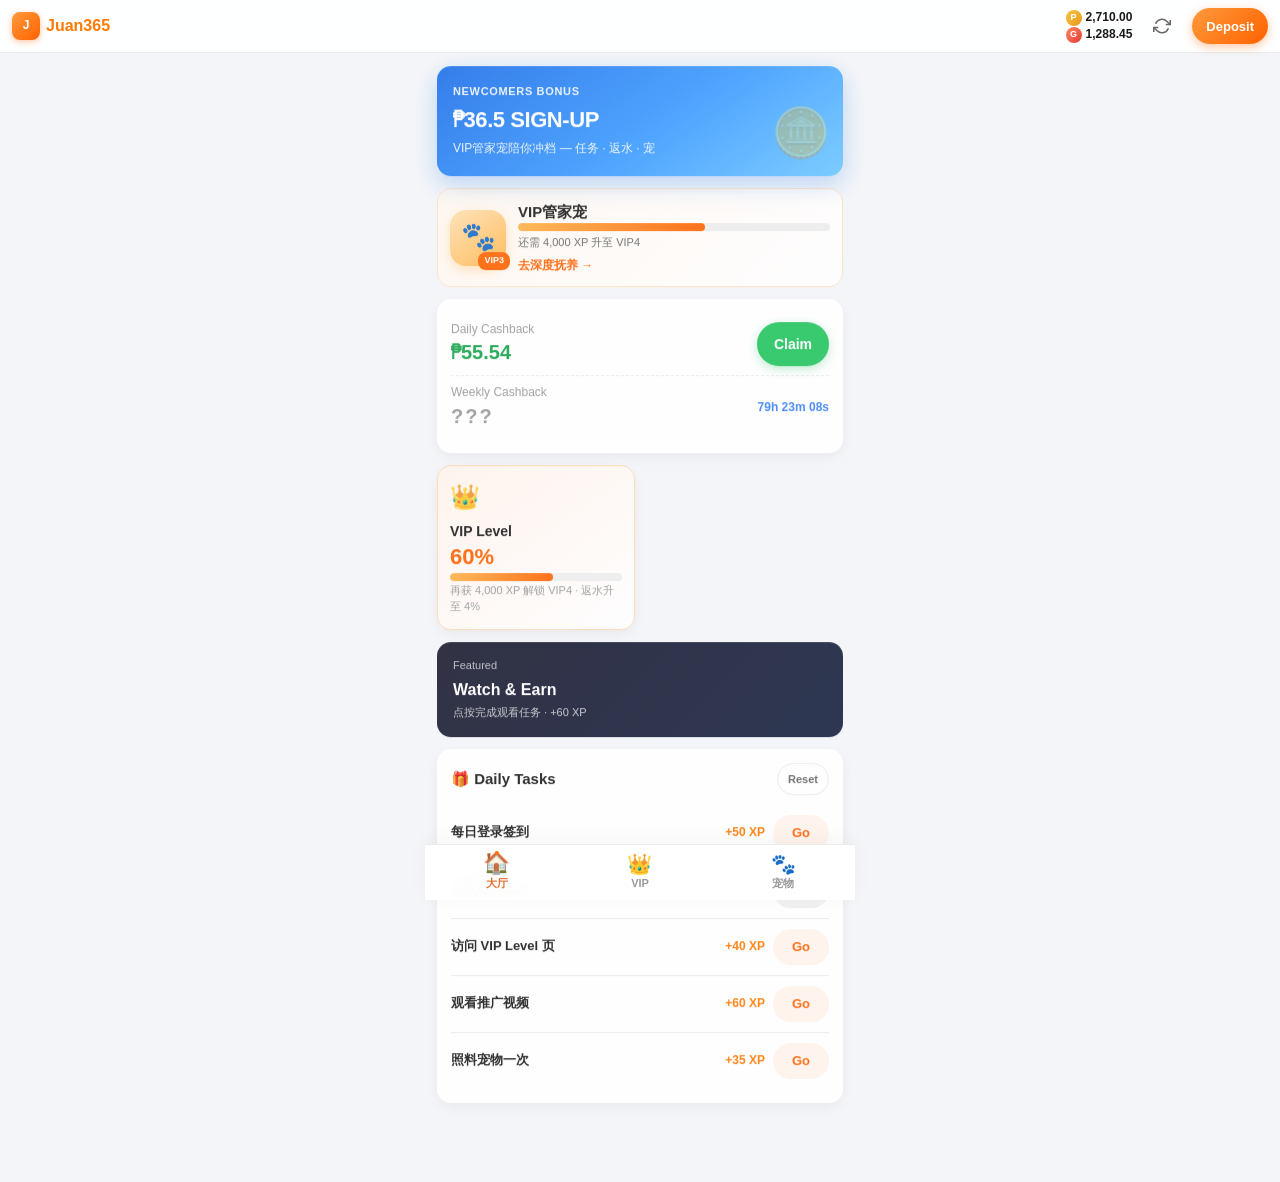
==== h5/index.html @ 407ac178 "Add VIP管家宠 C-end prototype with Philippine mythic pets and form UI sheets. Lock the clickable PC/H5 " ====
<!DOCTYPE html>
<html lang="zh-CN">
<head>
  <meta charset="UTF-8">
  <meta name="viewport" content="width=device-width, initial-scale=1.0, maximum-scale=1.0, user-scalable=no, viewport-fit=cover">
  <meta name="apple-mobile-web-app-capable" content="yes">
  <meta name="format-detection" content="telephone=no">
  <title>VIP管家宠 · H5</title>
  <meta http-equiv="refresh" content="0;url=/h5/lobby.html">
  <style>
    body{font-family:-apple-system,BlinkMacSystemFont,"PingFang SC",sans-serif;padding:40px 20px;text-align:center;background:#f3f5f8;color:#333}
    a{color:#ff6200;font-weight:700}
    .links{margin-top:24px;display:flex;flex-direction:column;gap:12px;max-width:280px;margin-left:auto;margin-right:auto}
    .links a{display:block;padding:14px;background:#fff;border-radius:14px;text-decoration:none;box-shadow:0 4px 12px rgba(0,0,0,.06)}
  </style>
</head>
<body>
  <p>正在进入 H5 大厅…</p>
  <div class="links">
    <a href="/h5/lobby.html">🏠 大厅 Lobby</a>
    <a href="/h5/vip.html">👑 VIP Level</a>
    <a href="/h5/pet.html">🐾 宠物窝</a>
  </div>
</body>
</html>
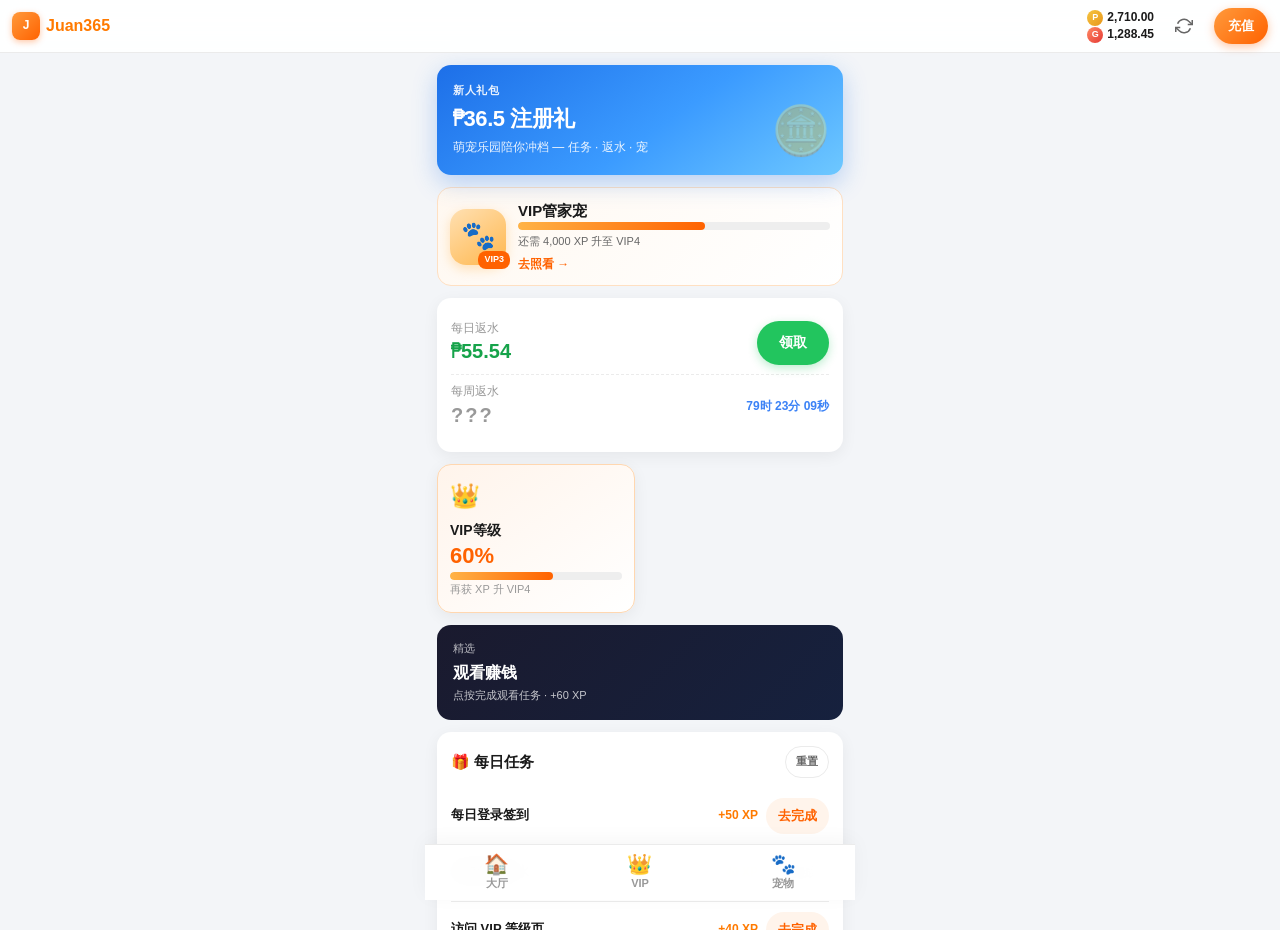
==== commit d5a2b884: "Finalize the 萌宠乐园 pet-nest prototype and rename the project. Lock the PC/H5 nest layout, drop unused" ====
--- a/h5/index.html
+++ b/h5/index.html
@@ -5,7 +5,7 @@
   <meta name="viewport" content="width=device-width, initial-scale=1.0, maximum-scale=1.0, user-scalable=no, viewport-fit=cover">
   <meta name="apple-mobile-web-app-capable" content="yes">
   <meta name="format-detection" content="telephone=no">
-  <title>VIP管家宠 · H5</title>
+  <title>萌宠乐园 · H5</title>
   <meta http-equiv="refresh" content="0;url=/h5/lobby.html">
   <style>
     body{font-family:-apple-system,BlinkMacSystemFont,"PingFang SC",sans-serif;padding:40px 20px;text-align:center;background:#f3f5f8;color:#333}
@@ -17,8 +17,8 @@
 <body>
   <p>正在进入 H5 大厅…</p>
   <div class="links">
-    <a href="/h5/lobby.html">🏠 大厅 Lobby</a>
-    <a href="/h5/vip.html">👑 VIP Level</a>
+    <a href="/h5/lobby.html">🏠 大厅</a>
+    <a href="/h5/vip.html">👑 VIP等级</a>
     <a href="/h5/pet.html">🐾 宠物窝</a>
   </div>
 </body>
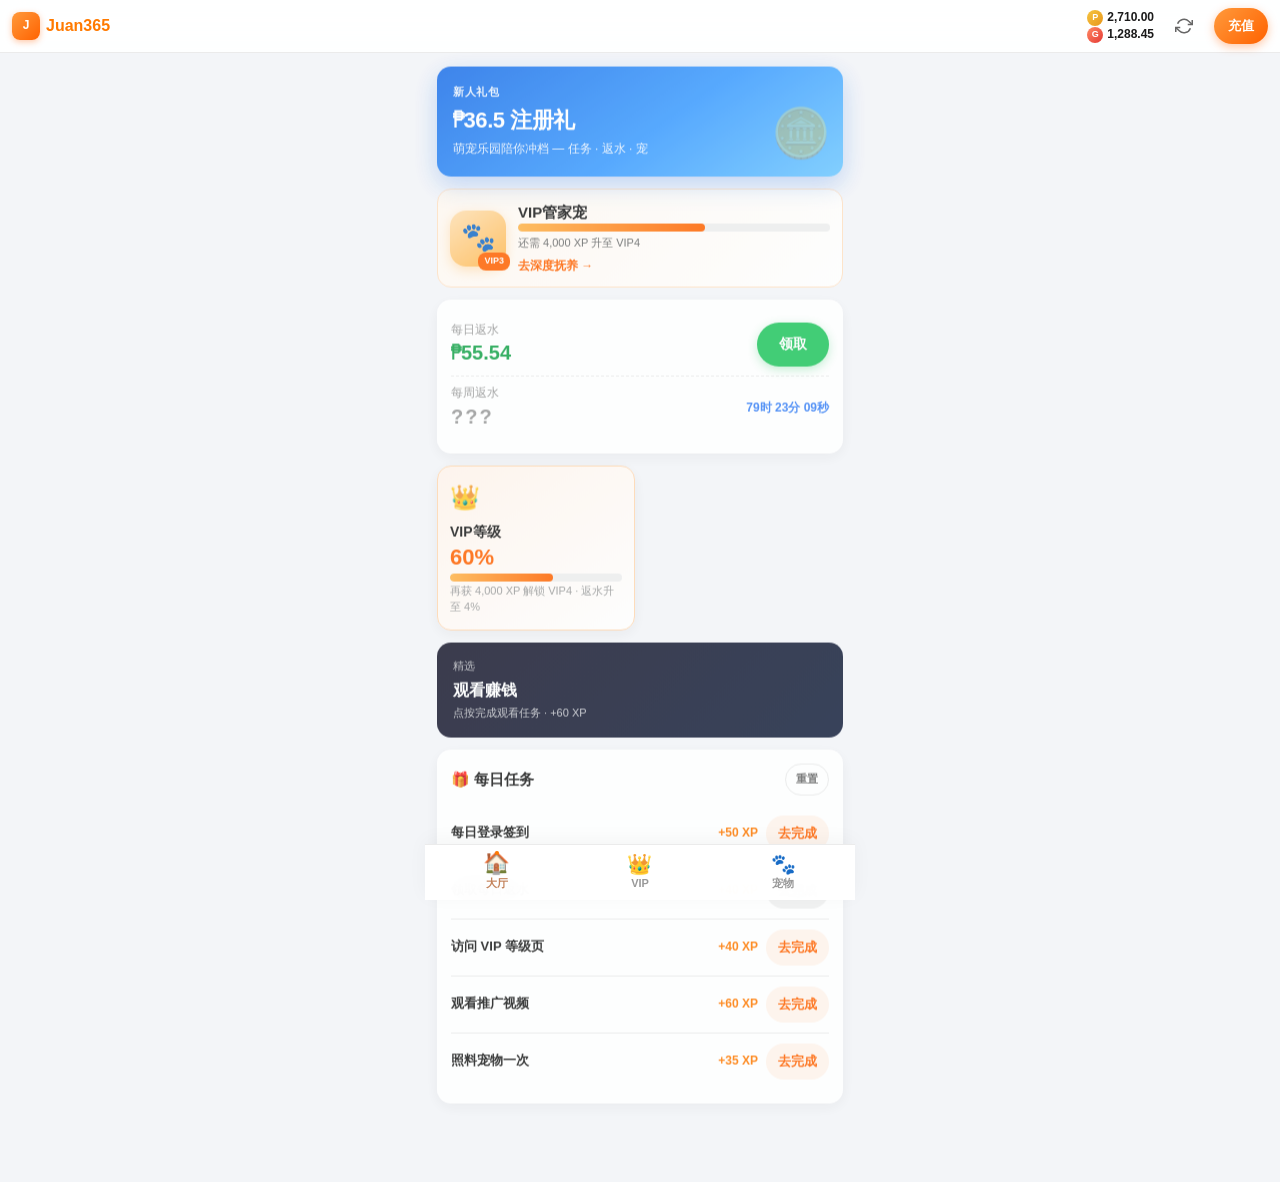
==== commit 499905cc: "Publish permanent PC and H5 prototype links on GitHub Pages. Serve the site from the repo root and u" ====
--- a/h5/index.html
+++ b/h5/index.html
@@ -6,7 +6,7 @@
   <meta name="apple-mobile-web-app-capable" content="yes">
   <meta name="format-detection" content="telephone=no">
   <title>萌宠乐园 · H5</title>
-  <meta http-equiv="refresh" content="0;url=/h5/lobby.html">
+  <meta http-equiv="refresh" content="0;url=lobby.html">
   <style>
     body{font-family:-apple-system,BlinkMacSystemFont,"PingFang SC",sans-serif;padding:40px 20px;text-align:center;background:#f3f5f8;color:#333}
     a{color:#ff6200;font-weight:700}
@@ -17,9 +17,9 @@
 <body>
   <p>正在进入 H5 大厅…</p>
   <div class="links">
-    <a href="/h5/lobby.html">🏠 大厅</a>
-    <a href="/h5/vip.html">👑 VIP等级</a>
-    <a href="/h5/pet.html">🐾 宠物窝</a>
+    <a href="lobby.html">🏠 大厅</a>
+    <a href="vip.html">👑 VIP等级</a>
+    <a href="pet.html">🐾 宠物窝</a>
   </div>
 </body>
 </html>
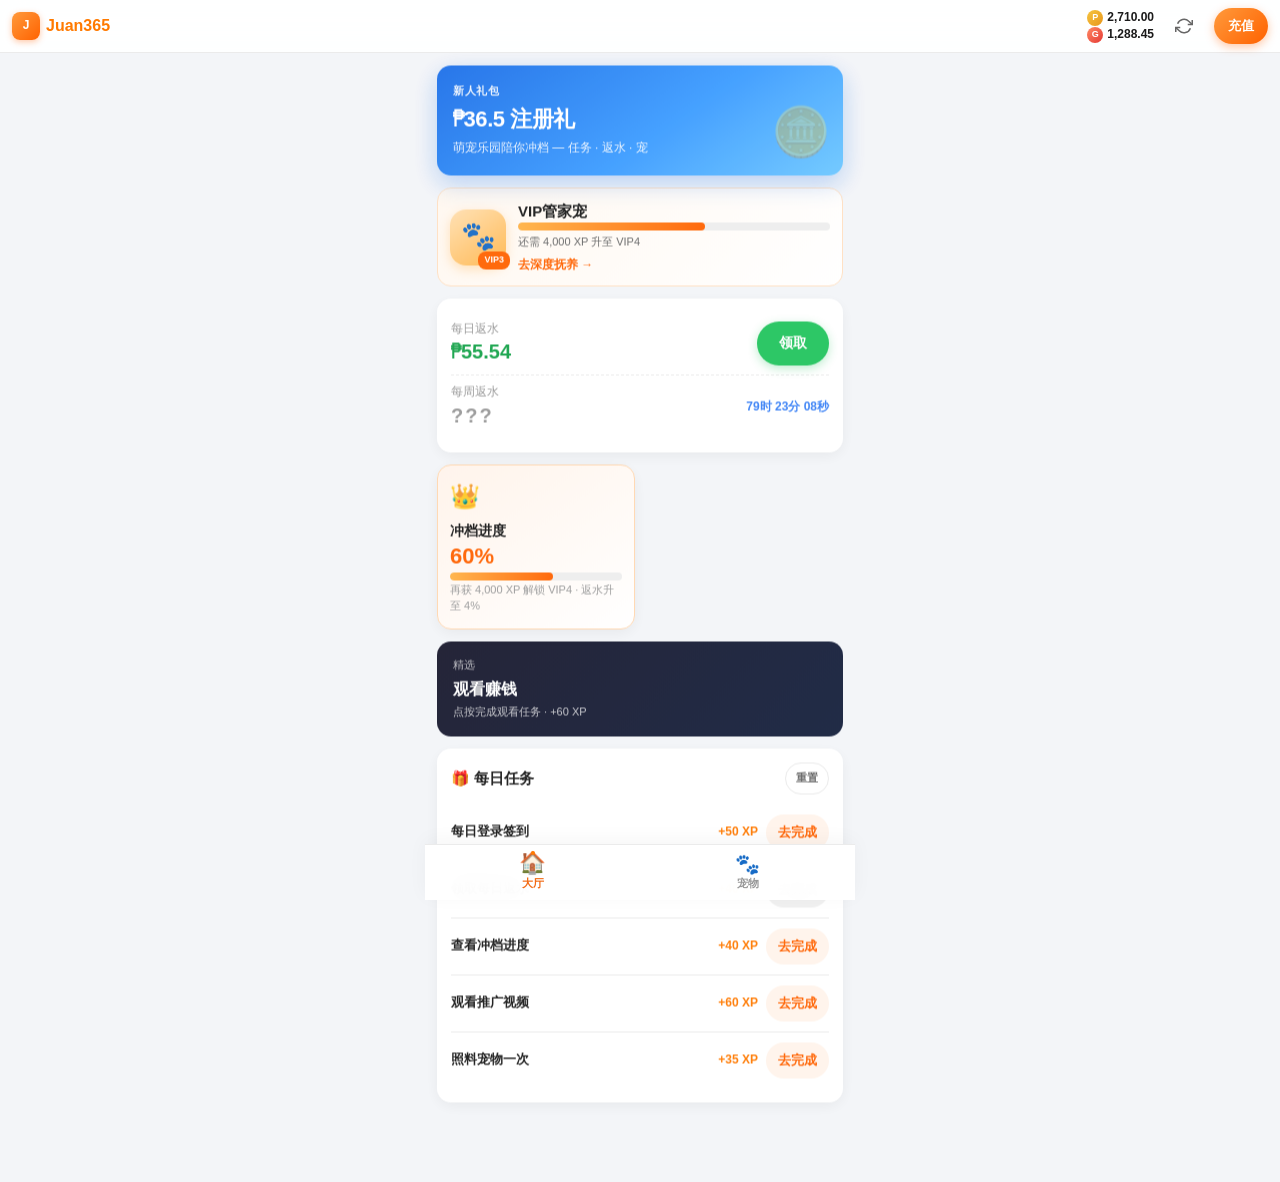
==== commit f40094aa: "Retire the standalone VIP等级 page and lock the live prototype to lobby plus pet nest. VIP等级 now redir" ====
--- a/h5/index.html
+++ b/h5/index.html
@@ -18,7 +18,6 @@
   <p>正在进入 H5 大厅…</p>
   <div class="links">
     <a href="lobby.html">🏠 大厅</a>
-    <a href="vip.html">👑 VIP等级</a>
     <a href="pet.html">🐾 宠物窝</a>
   </div>
 </body>
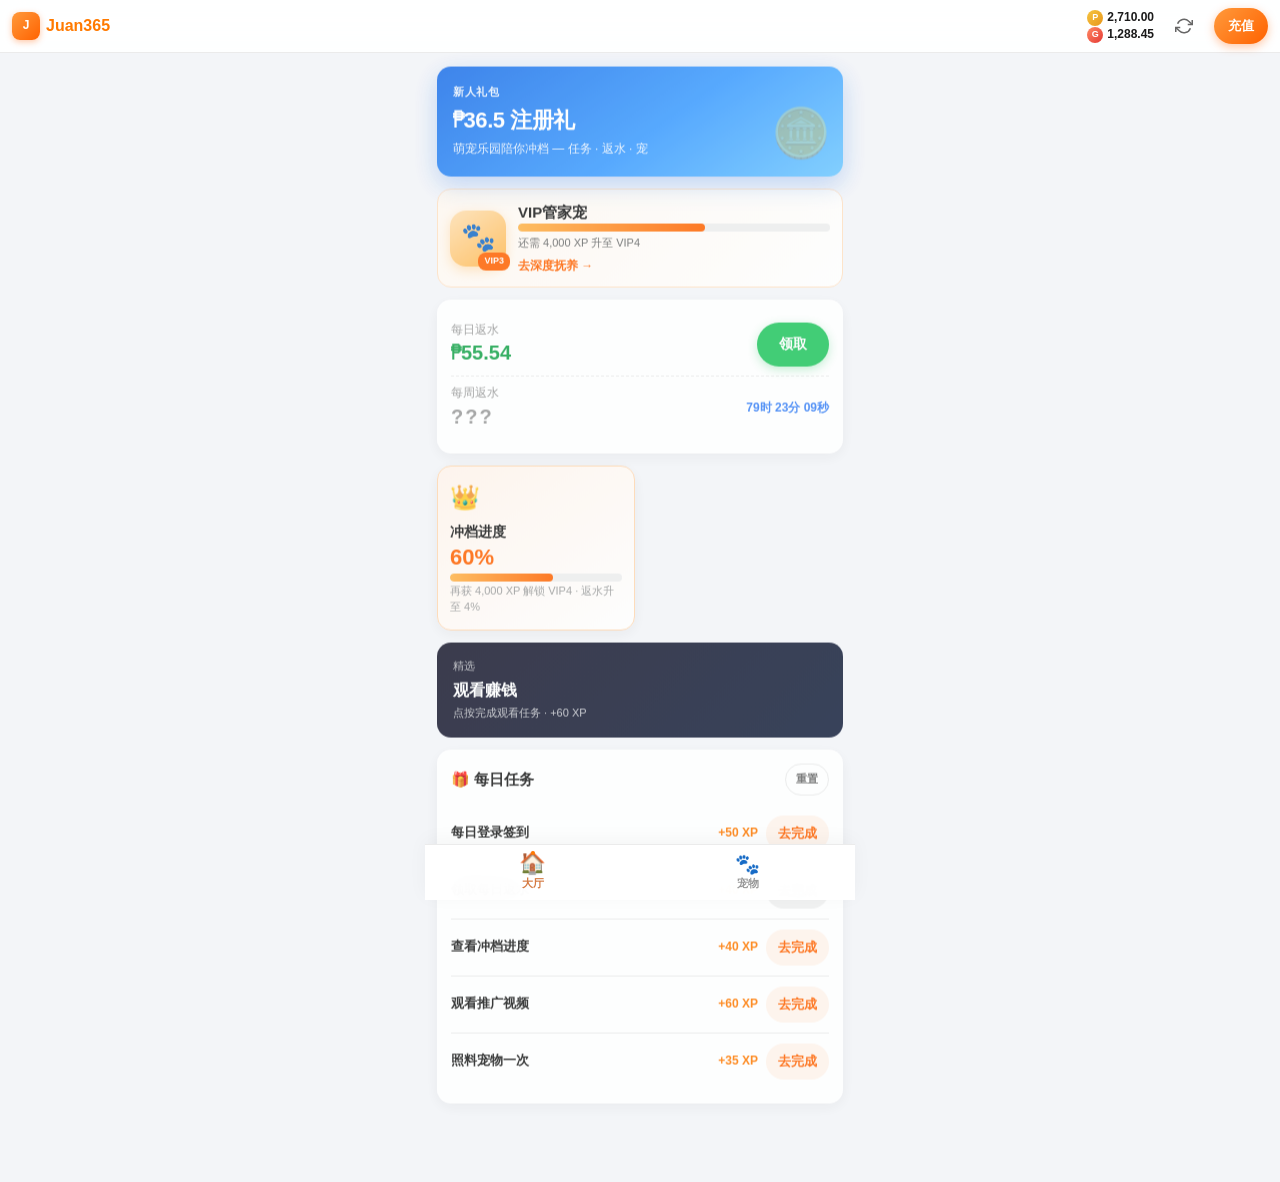
==== commit 344a247e: "Drop the nest VIP-progress card on H5 and bust cached PC pet pages. The lobby still owns XP冲档; open " ====
--- a/h5/index.html
+++ b/h5/index.html
@@ -18,7 +18,7 @@
   <p>正在进入 H5 大厅…</p>
   <div class="links">
     <a href="lobby.html">🏠 大厅</a>
-    <a href="pet.html">🐾 宠物窝</a>
+    <a href="pet.html?v=20260815e">🐾 宠物窝</a>
   </div>
 </body>
 </html>
